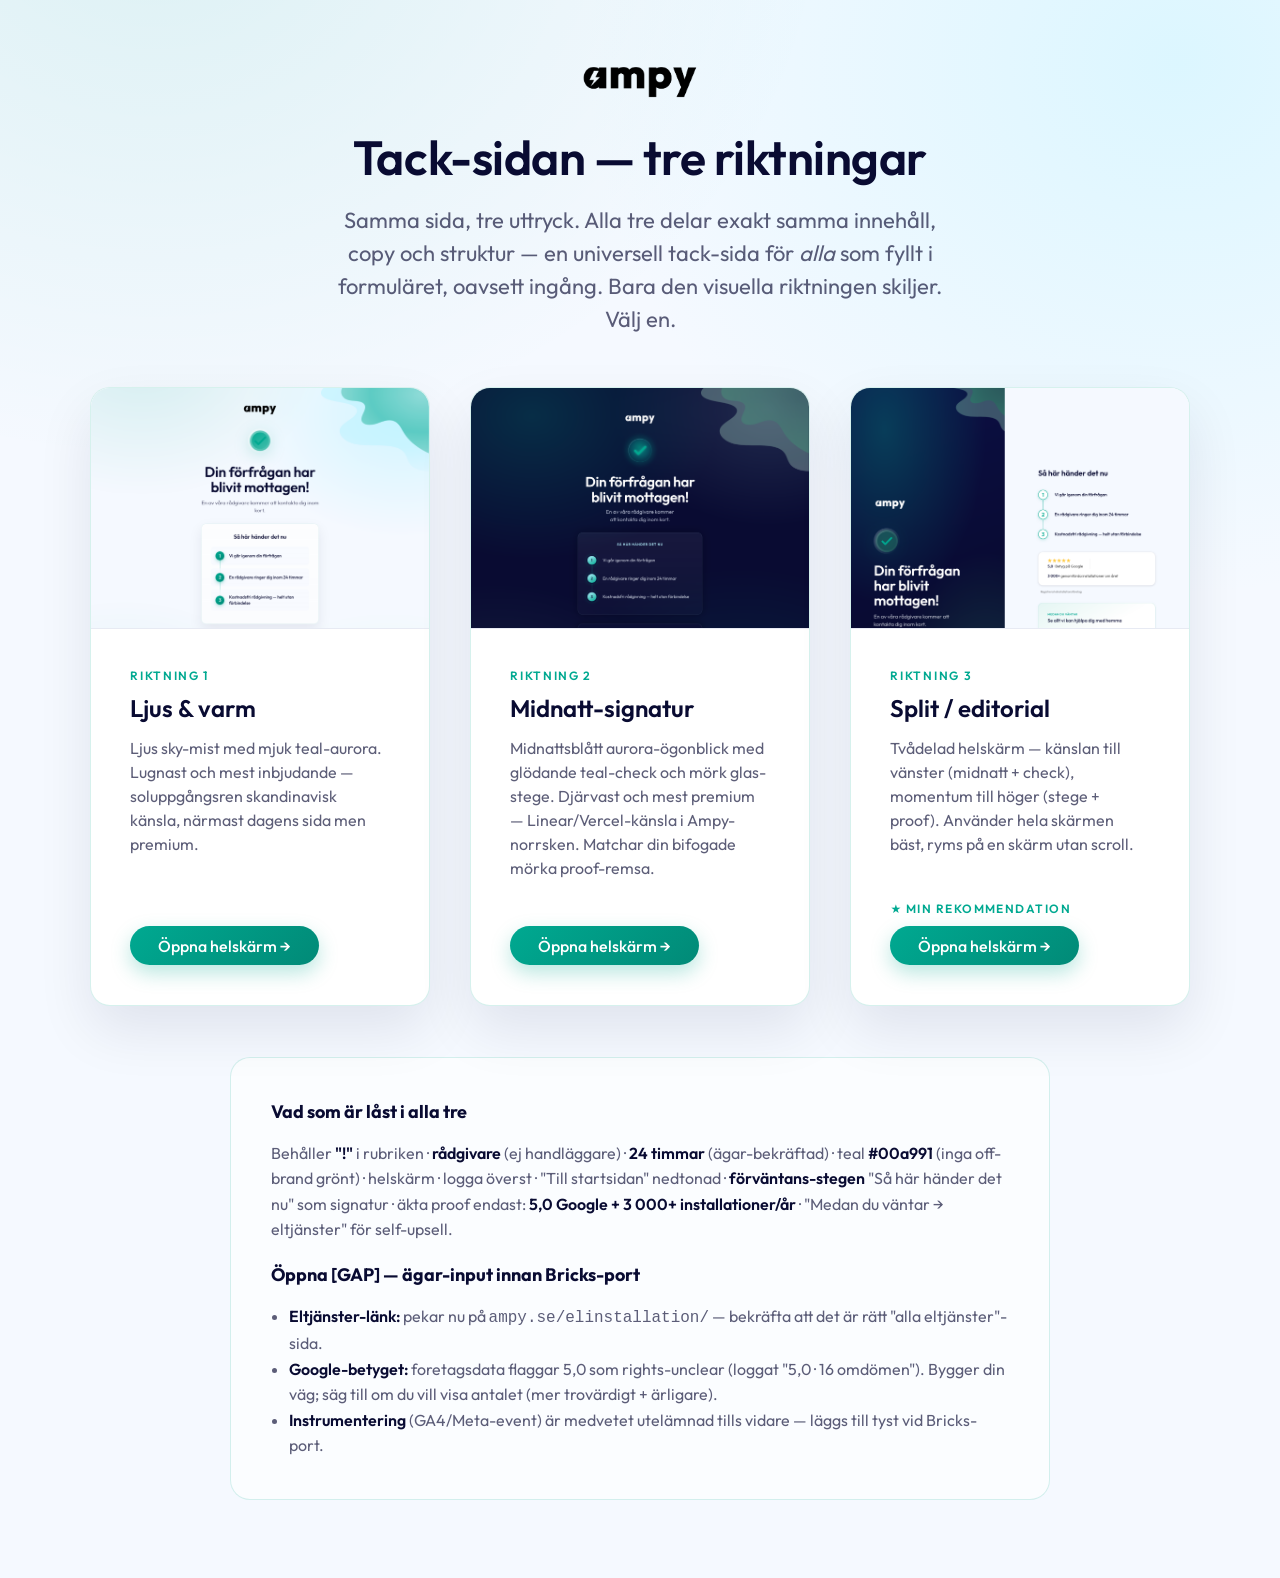
==== index.html @ 1c7881b5 "build: three divergent thank-you directions + chooser + live previews v1 Ljus & varm (light aurora) " ====
<!DOCTYPE html>
<html lang="sv">
<head>
  <meta charset="UTF-8">
  <meta name="viewport" content="width=device-width, initial-scale=1.0">
  <title>Tack-sida — tre riktningar | Ampy</title>
  <meta name="robots" content="noindex">
  <link rel="preconnect" href="https://fonts.googleapis.com">
  <link rel="preconnect" href="https://fonts.gstatic.com" crossorigin>
  <link href="https://fonts.googleapis.com/css2?family=Outfit:wght@400;500;600;700&display=swap" rel="stylesheet">
  <link rel="stylesheet" href="shared/tokens.css">
  <style>
    :root{ --shadow-primary: rgba(9,11,50,.10); --ink:#090b32; --ink-soft:rgba(9,11,50,.66); --teal:#00a991; }
    *,*::before,*::after{ box-sizing:border-box; }
    html{ font-size:62.5%; }
    body{
      margin:0; font-family:"Outfit",system-ui,sans-serif; color:var(--ink);
      background:
        radial-gradient(120% 80% at 12% -6%, rgba(0,169,145,.10) 0%, rgba(0,169,145,0) 44%),
        radial-gradient(110% 80% at 92% 4%, rgba(182,242,255,.40) 0%, rgba(182,242,255,0) 42%),
        var(--apsky-mist);
      min-height:100vh; -webkit-font-smoothing:antialiased;
    }
    .wrap{ max-width:118rem; margin:0 auto; padding:clamp(3.2rem,5vw,7rem) var(--apspace-l) 8rem; }
    header.top{ text-align:center; max-width:64rem; margin:0 auto clamp(3.2rem,4vw,5.6rem); }
    .logo{ height:3.6rem; width:auto; margin-bottom:var(--apspace-m); }
    h1{ margin:0 0 var(--apspace-s); font-size:var(--aptext-3xl); font-weight:600; letter-spacing:-.01em; line-height:1.1; }
    .lead{ margin:0; font-size:var(--aptext-ml); line-height:1.5; color:var(--ink-soft); }
    .grid{ display:grid; grid-template-columns:repeat(3,minmax(0,1fr)); gap:var(--apspace-l); }
    @media (max-width:900px){ .grid{ grid-template-columns:1fr; max-width:52rem; margin:0 auto; } }
    .card{
      background:var(--appure-white); border:1px solid rgba(0,169,145,.16);
      border-radius:var(--apradius-l); box-shadow:0 2.4rem 5.6rem rgba(9,11,50,.09);
      overflow:hidden; display:flex; flex-direction:column;
      transition:transform .2s ease, box-shadow .2s ease;
    }
    .card:hover{ transform:translateY(-4px); box-shadow:0 3.2rem 6.4rem rgba(9,11,50,.14); }
    .card__shot{ display:block; width:100%; border-bottom:1px solid rgba(9,11,50,.06); background:var(--apsky-mist); }
    .card__shot img{ display:block; width:100%; height:24rem; object-fit:cover; object-position:top center; }
    .card__body{ padding:var(--apspace-l); display:flex; flex-direction:column; gap:var(--apspace-2xs); flex:1; }
    .card__eyebrow{ font-size:var(--aptext-xs); font-weight:600; text-transform:uppercase; letter-spacing:.14em; color:var(--teal); }
    .card__name{ margin:0; font-size:var(--aptext-l); font-weight:600; }
    .card__desc{ margin:.4rem 0 var(--apspace-m); font-size:var(--aptext-sm); line-height:1.5; color:var(--ink-soft); flex:1; }
    .card__links{ display:flex; gap:var(--apspace-xs); flex-wrap:wrap; }
    .btn{
      display:inline-flex; align-items:center; gap:.6rem; text-decoration:none; font-weight:500;
      font-size:var(--aptext-sm); padding:var(--apspace-2xs) var(--apspace-m);
      border-radius:var(--apradius-full); transition:transform .15s ease, box-shadow .15s ease, background .15s ease;
    }
    .btn--primary{ color:#fff; background:linear-gradient(135deg,#00a991,#018a77); box-shadow:0 .8rem 2rem rgba(0,169,145,.28); }
    .btn--primary:hover{ transform:translateY(-1px); box-shadow:0 1.2rem 2.6rem rgba(0,169,145,.36); }
    .btn--ghost{ color:var(--ink-soft); border:1px solid rgba(9,11,50,.16); }
    .btn--ghost:hover{ color:var(--teal); border-color:rgba(0,169,145,.4); background:rgba(0,169,145,.06); }
    a:focus-visible{ outline:3px solid var(--teal); outline-offset:3px; }
    .note{
      margin:clamp(3.2rem,4vw,5.6rem) auto 0; max-width:82rem; text-align:left;
      background:rgba(255,255,255,.6); border:1px solid rgba(0,169,145,.16); border-radius:var(--apradius-l);
      padding:var(--apspace-l); font-size:var(--aptext-sm); line-height:1.6; color:var(--ink-soft);
    }
    .note strong{ color:var(--ink); font-weight:600; }
    .note h2{ margin:0 0 var(--apspace-xs); font-size:var(--aptext-m); color:var(--ink); }
    .note ul{ margin:var(--apspace-2xs) 0 0; padding-left:1.8rem; }
    .rec{ display:inline-block; margin-top:.6rem; font-size:var(--aptext-xs); font-weight:600; color:var(--teal); text-transform:uppercase; letter-spacing:.12em; }
  </style>
</head>
<body>
  <div class="wrap">
    <header class="top">
      <img class="logo" src="shared/assets/Ampy-logo.png" alt="Ampy">
      <h1>Tack-sidan — tre riktningar</h1>
      <p class="lead">Samma sida, tre uttryck. Alla tre delar exakt samma innehåll, copy och struktur — en universell tack-sida för <em>alla</em> som fyllt i formuläret, oavsett ingång. Bara den visuella riktningen skiljer. Välj en.</p>
    </header>

    <div class="grid">
      <article class="card">
        <a class="card__shot" href="v1/index.html"><img src="docs/previews/v1-desktop.png" alt="Förhandsvisning av riktning 1 — Ljus & varm"></a>
        <div class="card__body">
          <span class="card__eyebrow">Riktning 1</span>
          <h2 class="card__name">Ljus &amp; varm</h2>
          <p class="card__desc">Ljus sky-mist med mjuk teal-aurora. Lugnast och mest inbjudande — soluppgångsren skandinavisk känsla, närmast dagens sida men premium.</p>
          <div class="card__links">
            <a class="btn btn--primary" href="v1/index.html">Öppna helskärm →</a>
          </div>
        </div>
      </article>

      <article class="card">
        <a class="card__shot" href="v2/index.html"><img src="docs/previews/v2-desktop.png" alt="Förhandsvisning av riktning 2 — Midnatt-signatur"></a>
        <div class="card__body">
          <span class="card__eyebrow">Riktning 2</span>
          <h2 class="card__name">Midnatt-signatur</h2>
          <p class="card__desc">Midnattsblått aurora-ögonblick med glödande teal-check och mörk glas-stege. Djärvast och mest premium — Linear/Vercel-känsla i Ampy-norrsken. Matchar din bifogade mörka proof-remsa.</p>
          <div class="card__links">
            <a class="btn btn--primary" href="v2/index.html">Öppna helskärm →</a>
          </div>
        </div>
      </article>

      <article class="card">
        <a class="card__shot" href="v3/index.html"><img src="docs/previews/v3-desktop.png" alt="Förhandsvisning av riktning 3 — Split / editorial"></a>
        <div class="card__body">
          <span class="card__eyebrow">Riktning 3</span>
          <h2 class="card__name">Split / editorial</h2>
          <p class="card__desc">Tvådelad helskärm — känslan till vänster (midnatt + check), momentum till höger (stege + proof). Använder hela skärmen bäst, ryms på en skärm utan scroll.</p>
          <span class="rec">★ Min rekommendation</span>
          <div class="card__links">
            <a class="btn btn--primary" href="v3/index.html">Öppna helskärm →</a>
          </div>
        </div>
      </article>
    </div>

    <div class="note">
      <h2>Vad som är låst i alla tre</h2>
      Behåller <strong>"!"</strong> i rubriken · <strong>rådgivare</strong> (ej handläggare) · <strong>24 timmar</strong> (ägar-bekräftad) · teal <strong>#00a991</strong> (inga off-brand grönt) · helskärm · logga överst · "Till startsidan" nedtonad · <strong>förväntans-stegen</strong> "Så här händer det nu" som signatur · äkta proof endast: <strong>5,0 Google + 3 000+ installationer/år</strong> · "Medan du väntar → eltjänster" för self-upsell.
      <h2 style="margin-top:1.8rem">Öppna [GAP] — ägar-input innan Bricks-port</h2>
      <ul>
        <li><strong>Eltjänster-länk:</strong> pekar nu på <code>ampy.se/elinstallation/</code> — bekräfta att det är rätt "alla eltjänster"-sida.</li>
        <li><strong>Google-betyget:</strong> foretagsdata flaggar 5,0 som rights-unclear (loggat "5,0 · 16 omdömen"). Bygger din väg; säg till om du vill visa antalet (mer trovärdigt + ärligare).</li>
        <li><strong>Instrumentering</strong> (GA4/Meta-event) är medvetet utelämnad tills vidare — läggs till tyst vid Bricks-port.</li>
      </ul>
    </div>
  </div>
</body>
</html>
---- shared/tokens.css ----
/* Ampy design tokens — verbatim from ampy.se global-variables.min.css (real ap* scale). */
:root{--space-xs:clamp(0.90rem, calc(0.90rem + 0.0022 * (100vw - 380px)), 1.10rem);--space-s:clamp(1.30rem, calc(1.30rem + 0.0033 * (100vw - 380px)), 1.60rem);--space-m:clamp(2.00rem, calc(2.00rem + 0.0044 * (100vw - 380px)), 2.40rem);--space-l:clamp(3.00rem, calc(3.00rem + 0.0067 * (100vw - 380px)), 3.60rem);--space-xl:clamp(4.50rem, calc(4.50rem + 0.0100 * (100vw - 380px)), 5.40rem);--space-xxl:clamp(6.80rem, calc(6.80rem + 0.0144 * (100vw - 380px)), 8.10rem);--space-section:clamp(10.00rem, calc(10.00rem + 0.0222 * (100vw - 380px)), 12.00rem);--logo-width:clamp(12.00rem, calc(12.00rem + 0.0889 * (100vw - 380px)), 20.00rem);--h1:clamp(5.00rem, calc(5.00rem + 0.0133 * (100vw - 380px)), 6.20rem);--h2:clamp(3.70rem, calc(3.70rem + 0.0111 * (100vw - 380px)), 4.70rem);--h3:clamp(2.80rem, calc(2.80rem + 0.0078 * (100vw - 380px)), 3.50rem);--h4:clamp(2.10rem, calc(2.10rem + 0.0056 * (100vw - 380px)), 2.60rem);--h5:clamp(1.60rem, calc(1.60rem + 0.0044 * (100vw - 380px)), 2.00rem);--h6:clamp(1.20rem, calc(1.20rem + 0.0033 * (100vw - 380px)), 1.50rem);--grid-gap:var(--space-xl) var(--space-l);--grid-gap-s:var(--space-l) var(--space-m);--card-gap:var(--space-m);--content-gap:calc(var(--space-m) * 1.5);--container-gap:var(--space-xxl);--padding-section:var(--space-section) var(--space-m);--offset:80px;--text-line-height:calc(10px + 2ex);--heading-line-height:calc(7px + 2ex);--text-font-weight:400;--heading-font-weight:600;--text-color:var(--base);--heading-color:var(--base-ultra-dark);--radius:16px;--radius-inside:calc(var(--radius) * 0.5);--radius-outside:calc(var(--radius) * 1.4);--radius-btn:.3em;--radius-pill:9999px;--radius-circle:50%;--radius-s:12px;--radius-m:16px;--radius-l:24px;--radius-xl:36px;--border-color:var(--base-light);--container-width:1280px;--container-min-width:380px;--max-width:980px;--max-width-m:840px;--max-width-s:640px;--min-height:340px;--min-height-section:540px;--grid-1:repeat(1, minmax(0, 1fr));--grid-2:repeat(2, minmax(0, 1fr));--grid-3:repeat(3, minmax(0, 1fr));--grid-4:repeat(4, minmax(0, 1fr));--grid-5:repeat(5, minmax(0, 1fr));--grid-6:repeat(6, minmax(0, 1fr));--grid-7:repeat(7, minmax(0, 1fr));--grid-8:repeat(8, minmax(0, 1fr));--grid-9:repeat(9, minmax(0, 1fr));--grid-10:repeat(10, minmax(0, 1fr));--grid-11:repeat(11, minmax(0, 1fr));--grid-12:repeat(12, minmax(0, 1fr));--grid-1-2:minmax(0, 1fr) minmax(0, 2fr);--grid-1-3:minmax(0, 1fr) minmax(0, 3fr);--grid-1-4:minmax(0, 1fr) minmax(0, 4fr);--grid-2-1:minmax(0, 2fr) minmax(0, 1fr);--grid-2-3:minmax(0, 2fr) minmax(0, 3fr);--grid-2-4:minmax(0, 2fr) minmax(0, 4fr);--grid-3-1:minmax(0, 3fr) minmax(0, 1fr);--grid-3-2:minmax(0, 3fr) minmax(0, 2fr);--grid-3-4:minmax(0, 3fr) minmax(0, 4fr);--grid-4-1:minmax(0, 4fr) minmax(0, 1fr);--grid-4-2:minmax(0, 4fr) minmax(0, 2fr);--grid-4-3:minmax(0, 4fr) minmax(0, 3fr);--min-viewport:360;--max-viewport:1600;--base-font:10;--clamp-unit:1vw;--apmidnight-blue:#090b32;--apteal-core:#00a991;--apemerald-flow:#39c281;--apseafoam-mint:#5cc5b6;--apneon-mint:#55ff9a;--apsublime-green:#a0fbc9;--apmint-surge:#9de1ec;--apcrystal-blue:#b6f2ff;--apaqua-frost:#ddf9fd;--appure-white:#ffffff;--apsky-mist:#f5f9ff;--apmilk-white:#f5f5f5;--apmilk-white-5:rgba(245,245,245,0.05);--apmilk-white-10:rgba(245,245,245,0.1);--apmilk-white-20:rgba(245,245,245,0.2);--apmilk-white-30:rgba(245,245,245,0.3);--apmilk-white-40:rgba(245,245,245,0.4);--apmilk-white-50:rgba(245,245,245,0.5);--apmilk-white-60:rgba(245,245,245,0.6);--apmilk-white-70:rgba(245,245,245,0.7);--apmilk-white-80:rgba(245,245,245,0.8);--apmilk-white-90:rgba(245,245,245,0.9);--apgray-white:rgb(217,217,217);--apcharcoal-gray:rgb(51,51,51);--apdarkest-black:rgb(30,30,30);--apdarkest-black-5:rgba(30,30,30,0.05);--apdarkest-black-10:rgba(30,30,30,0.1);--apdarkest-black-20:rgba(30,30,30,0.2);--apdarkest-black-30:rgba(30,30,30,0.3);--apdarkest-black-40:rgba(30,30,30,0.4);--apdarkest-black-50:rgba(30,30,30,0.5);--apdarkest-black-60:rgba(30,30,30,0.6);--apdarkest-black-70:rgba(30,30,30,0.7);--apdarkest-black-80:rgba(30,30,30,0.8);--apdarkest-black-90:rgba(30,30,30,0.9);--apdeepest-blue:rgb(14,15,21);--appure-black:rgb(0,0,0);--appure-black-5:rgba(0,0,0,0.05);--appure-black-10:rgba(0,0,0,0.1);--appure-black-20:rgba(0,0,0,0.2);--appure-black-30:rgba(0,0,0,0.3);--appure-black-40:rgba(0,0,0,0.4);--appure-black-50:rgba(0,0,0,0.5);--appure-black-60:rgba(0,0,0,0.6);--appure-black-70:rgba(0,0,0,0.7);--appure-black-80:rgba(0,0,0,0.8);--appure-black-90:rgba(0,0,0,0.9);--apmin-screen-width:320px;--apmax-screen-width:1280px;--apmidnight-blue:rgb(9,11,50);--apteal-core:rgb(0,169,145);--apemerald-flow:rgb(57,194,129);--apseafoam-mint:rgb(92,197,182);--apneon-mint:rgb(85,255,154);--apsublime-green:rgb(160,251,201);--apmint-surge:rgb(157,225,236);--apcrystal-blue:rgb(182,242,255);--apaqua-frost:rgb(221,249,253);--appure-white:rgb(255,255,255);--apsky-mist:rgb(245,249,255);--apmilk-white:rgb(245,245,245);--apmilk-white-5:rgba(245,245,245,0.05);--apmilk-white-10:rgba(245,245,245,0.1);--apmilk-white-20:rgba(245,245,245,0.2);--apmilk-white-30:rgba(245,245,245,0.3);--apmilk-white-40:rgba(245,245,245,0.4);--apmilk-white-50:rgba(245,245,245,0.5);--apmilk-white-60:rgba(245,245,245,0.6);--apmilk-white-70:rgba(245,245,245,0.7);--apmilk-white-80:rgba(245,245,245,0.8);--apmilk-white-90:rgba(245,245,245,0.9);--apgray-white:rgb(217,217,217);--apcharcoal-gray:rgb(51,51,51);--apdarkest-black:rgb(30,30,30);--apdarkest-black-5:rgba(30,30,30,0.05);--apdarkest-black-10:rgba(30,30,30,0.1);--apdarkest-black-20:rgba(30,30,30,0.2);--apdarkest-black-30:rgba(30,30,30,0.3);--apdarkest-black-40:rgba(30,30,30,0.4);--apdarkest-black-50:rgba(30,30,30,0.5);--apdarkest-black-60:rgba(30,30,30,0.6);--apdarkest-black-70:rgba(30,30,30,0.7);--apdarkest-black-80:rgba(30,30,30,0.8);--apdarkest-black-90:rgba(30,30,30,0.9);--apdeepest-blue:rgb(14,15,21);--appure-black:rgb(0,0,0);--appure-black-5:rgba(0,0,0,0.05);--appure-black-10:rgba(0,0,0,0.1);--appure-black-20:rgba(0,0,0,0.2);--appure-black-30:rgba(0,0,0,0.3);--appure-black-40:rgba(0,0,0,0.4);--appure-black-50:rgba(0,0,0,0.5);--appure-black-60:rgba(0,0,0,0.6);--appure-black-70:rgba(0,0,0,0.7);--appure-black-80:rgba(0,0,0,0.8);--appure-black-90:rgba(0,0,0,0.9);--apspace-4xs:clamp(0.52rem,calc(-0.03vw + 0.53rem),0.49rem);--apspace-3xs:clamp(0.66rem,calc(0.05vw + 0.64rem),0.7rem);--apspace-2xs:clamp(0.82rem,calc(0.18vw + 0.76rem),0.99rem);--apspace-xs:clamp(1.02rem,calc(0.39vw + 0.9rem),1.4rem);--apspace-s:clamp(1.28rem,calc(0.73vw + 1.05rem),1.98rem);--apspace-m:clamp(1.6rem,calc(1.25vw + 1.2rem),2.8rem);--apspace-l:clamp(2rem,calc(2.04vw + 1.35rem),3.96rem);--apspace-xl:clamp(2.5rem,calc(3.23vw + 1.47rem),5.6rem);--apspace-2xl:clamp(3.13rem,calc(4.99vw + 1.53rem),7.92rem);--apspace-3xl:clamp(3.91rem,calc(7.59vw + 1.48rem),11.19rem);--apspace-4xl:clamp(4.88rem,calc(11.4vw + 1.23rem),15.83rem);--aptext-xs:clamp(1rem,calc(0.21vw + 0.93rem),1.2rem);--aptext-s:clamp(1.2rem,calc(0.21vw + 1.13rem),1.4rem);--aptext-sm:clamp(1.4rem,calc(0.21vw + 1.33rem),1.6rem);--aptext-m:clamp(1.6rem,calc(0.21vw + 1.53rem),1.8rem);--aptext-mm:clamp(1.8rem,calc(0.21vw + 1.73rem),2rem);--aptext-ml:clamp(2rem,calc(0.21vw + 1.93rem),2.2rem);--aptext-l:clamp(2.2rem,calc(0.21vw + 2.13rem),2.4rem);--aptext-lm:clamp(2.2rem,calc(0.63vw + 2rem),2.8rem);--aptext-xl:clamp(2.4rem,calc(0.83vw + 2.13rem),3.2rem);--aptext-2xl:clamp(2.6rem,calc(1.04vw + 2.27rem),3.6rem);--aptext-2-5xl:clamp(2.8rem,calc(1.25vw + 2.4rem),4rem);--aptext-3xl:clamp(3rem,calc(1.88vw + 2.4rem),4.8rem);--aptext-3-5xl:clamp(3.2rem,calc(2.08vw + 2.53rem),5.2rem);--aptext-4xl:clamp(3.4rem,calc(2.71vw + 2.53rem),6rem);--aptext-5xl:clamp(4rem,calc(3.75vw + 2.8rem),7.6rem);--aphero-title-size:var(--aptext-4xl);--appost-title-size:var(--aptext-2xl);--apnav-link-size:var(--aptext-s);--apheader-space:var(--apspace-s);--apbtn-space:var(--apspace-xs) var(--apspace-s);--apcard-space:var(--apspace-s);--apfooter-space:var(--apspace-s) var(--apspace-m);--apcolumns-1:repeat(1,minmax(0,1fr));--apcolumns-2:repeat(2,minmax(0,1fr));--apcolumns-3:repeat(3,minmax(0,1fr));--apcolumns-4:repeat(4,minmax(0,1fr));--apcolumns-5:repeat(5,minmax(0,1fr));--apcolumns-6:repeat(6,minmax(0,1fr));--apcolumns-7:repeat(7,minmax(0,1fr));--apcolumns-8:repeat(8,minmax(0,1fr));--apradius-xs:clamp(0.4rem,calc(0vw + 0.4rem),0.4rem);--apradius-s:clamp(0.6rem,calc(0.21vw + 0.53rem),0.8rem);--apradius-m:clamp(1rem,calc(0.21vw + 0.93rem),1.2rem);--apradius-l:clamp(1.6rem,calc(0.42vw + 1.47rem),2rem);--apradius-xl:clamp(2.4rem,calc(0.83vw + 2.13rem),3.2rem);--apradius-full:999rem;--apshadow-xs:0 1px 2px var(--shadow-primary);--apshadow-s:0 1.5px 3px var(--shadow-primary);--apshadow-m:0 2px 6px var(--shadow-primary);--apshadow-l:0 3px 12px var(--shadow-primary);--apshadow-xl:0 6px 48px var(--shadow-primary)}
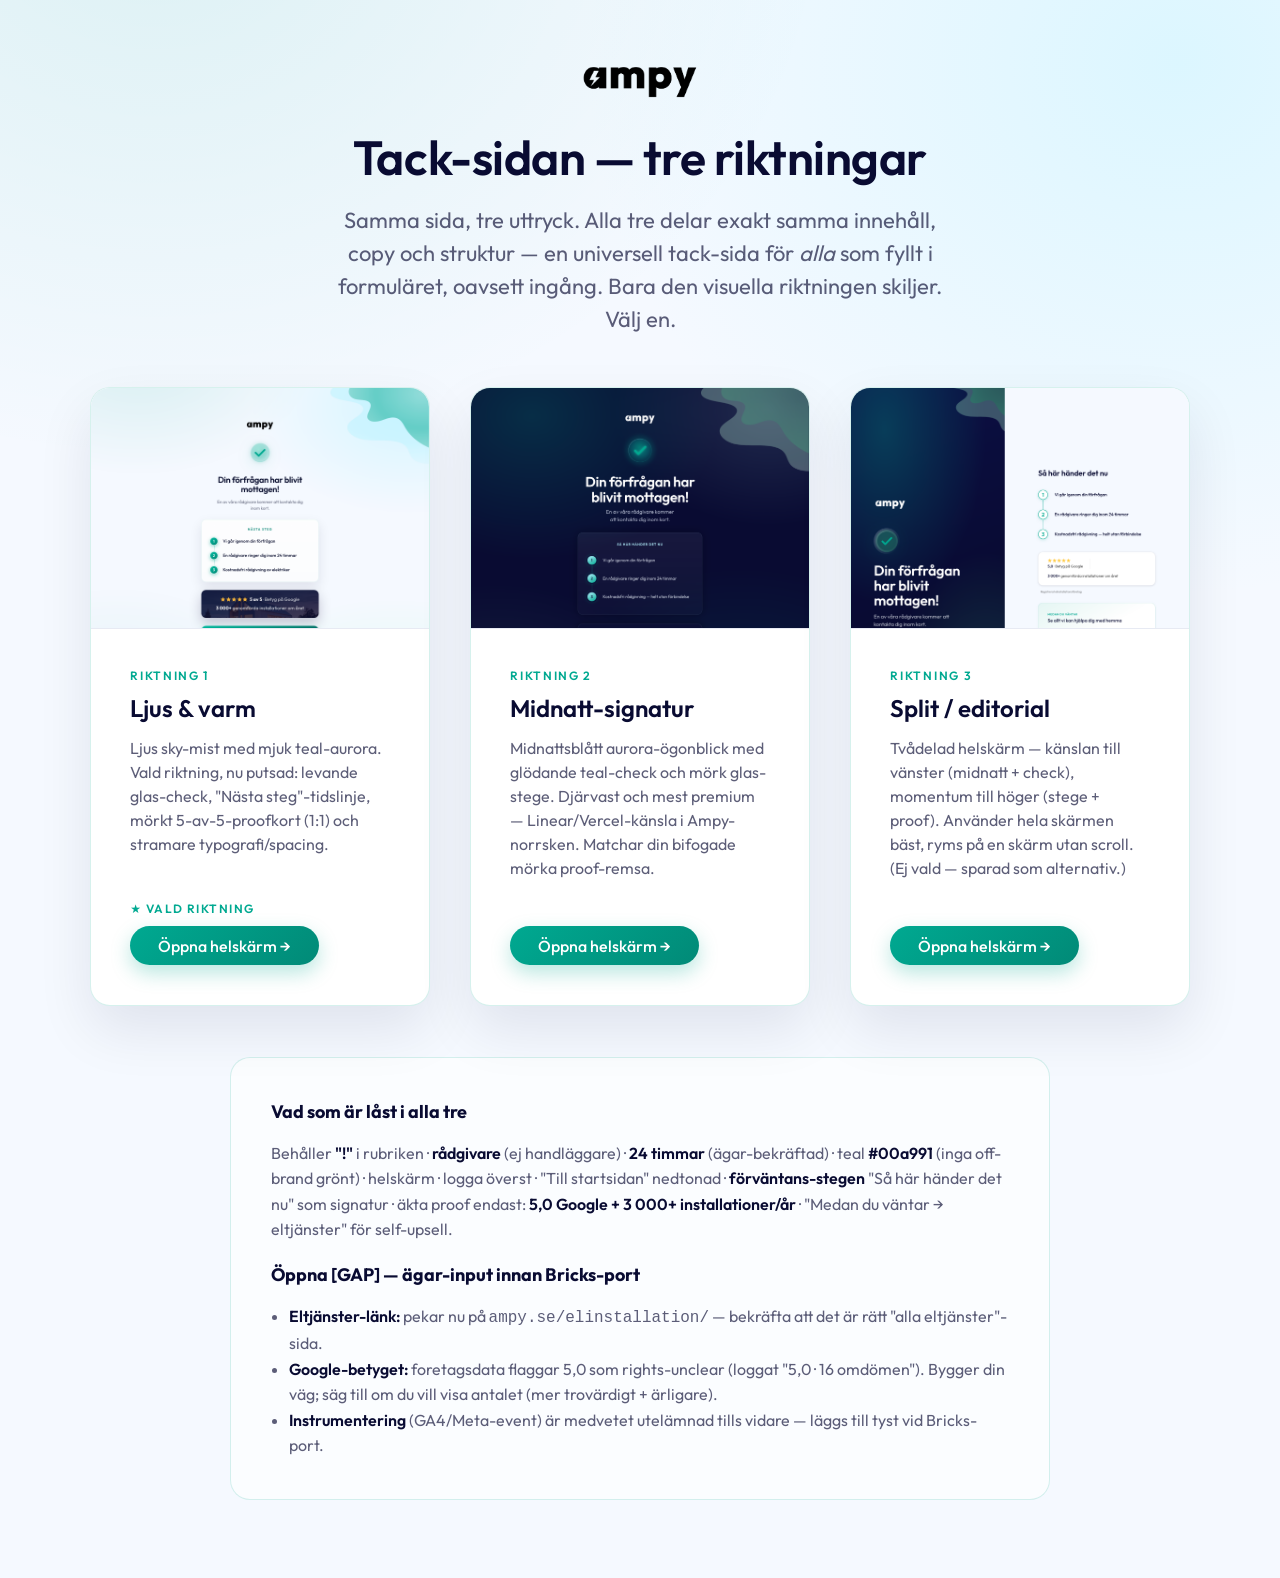
==== commit 37ebbe31: "v1 polish: owner feedback + premium spacing/UX pass Chosen direction = v1 (Ljus & varm). Applied own" ====
--- a/index.html
+++ b/index.html
@@ -77,7 +77,8 @@
         <div class="card__body">
           <span class="card__eyebrow">Riktning 1</span>
           <h2 class="card__name">Ljus &amp; varm</h2>
-          <p class="card__desc">Ljus sky-mist med mjuk teal-aurora. Lugnast och mest inbjudande — soluppgångsren skandinavisk känsla, närmast dagens sida men premium.</p>
+          <p class="card__desc">Ljus sky-mist med mjuk teal-aurora. Vald riktning, nu putsad: levande glas-check, "Nästa steg"-tidslinje, mörkt 5-av-5-proofkort (1:1) och stramare typografi/spacing.</p>
+          <span class="rec">★ Vald riktning</span>
           <div class="card__links">
             <a class="btn btn--primary" href="v1/index.html">Öppna helskärm →</a>
           </div>
@@ -101,8 +102,7 @@
         <div class="card__body">
           <span class="card__eyebrow">Riktning 3</span>
           <h2 class="card__name">Split / editorial</h2>
-          <p class="card__desc">Tvådelad helskärm — känslan till vänster (midnatt + check), momentum till höger (stege + proof). Använder hela skärmen bäst, ryms på en skärm utan scroll.</p>
-          <span class="rec">★ Min rekommendation</span>
+          <p class="card__desc">Tvådelad helskärm — känslan till vänster (midnatt + check), momentum till höger (stege + proof). Använder hela skärmen bäst, ryms på en skärm utan scroll. (Ej vald — sparad som alternativ.)</p>
           <div class="card__links">
             <a class="btn btn--primary" href="v3/index.html">Öppna helskärm →</a>
           </div>
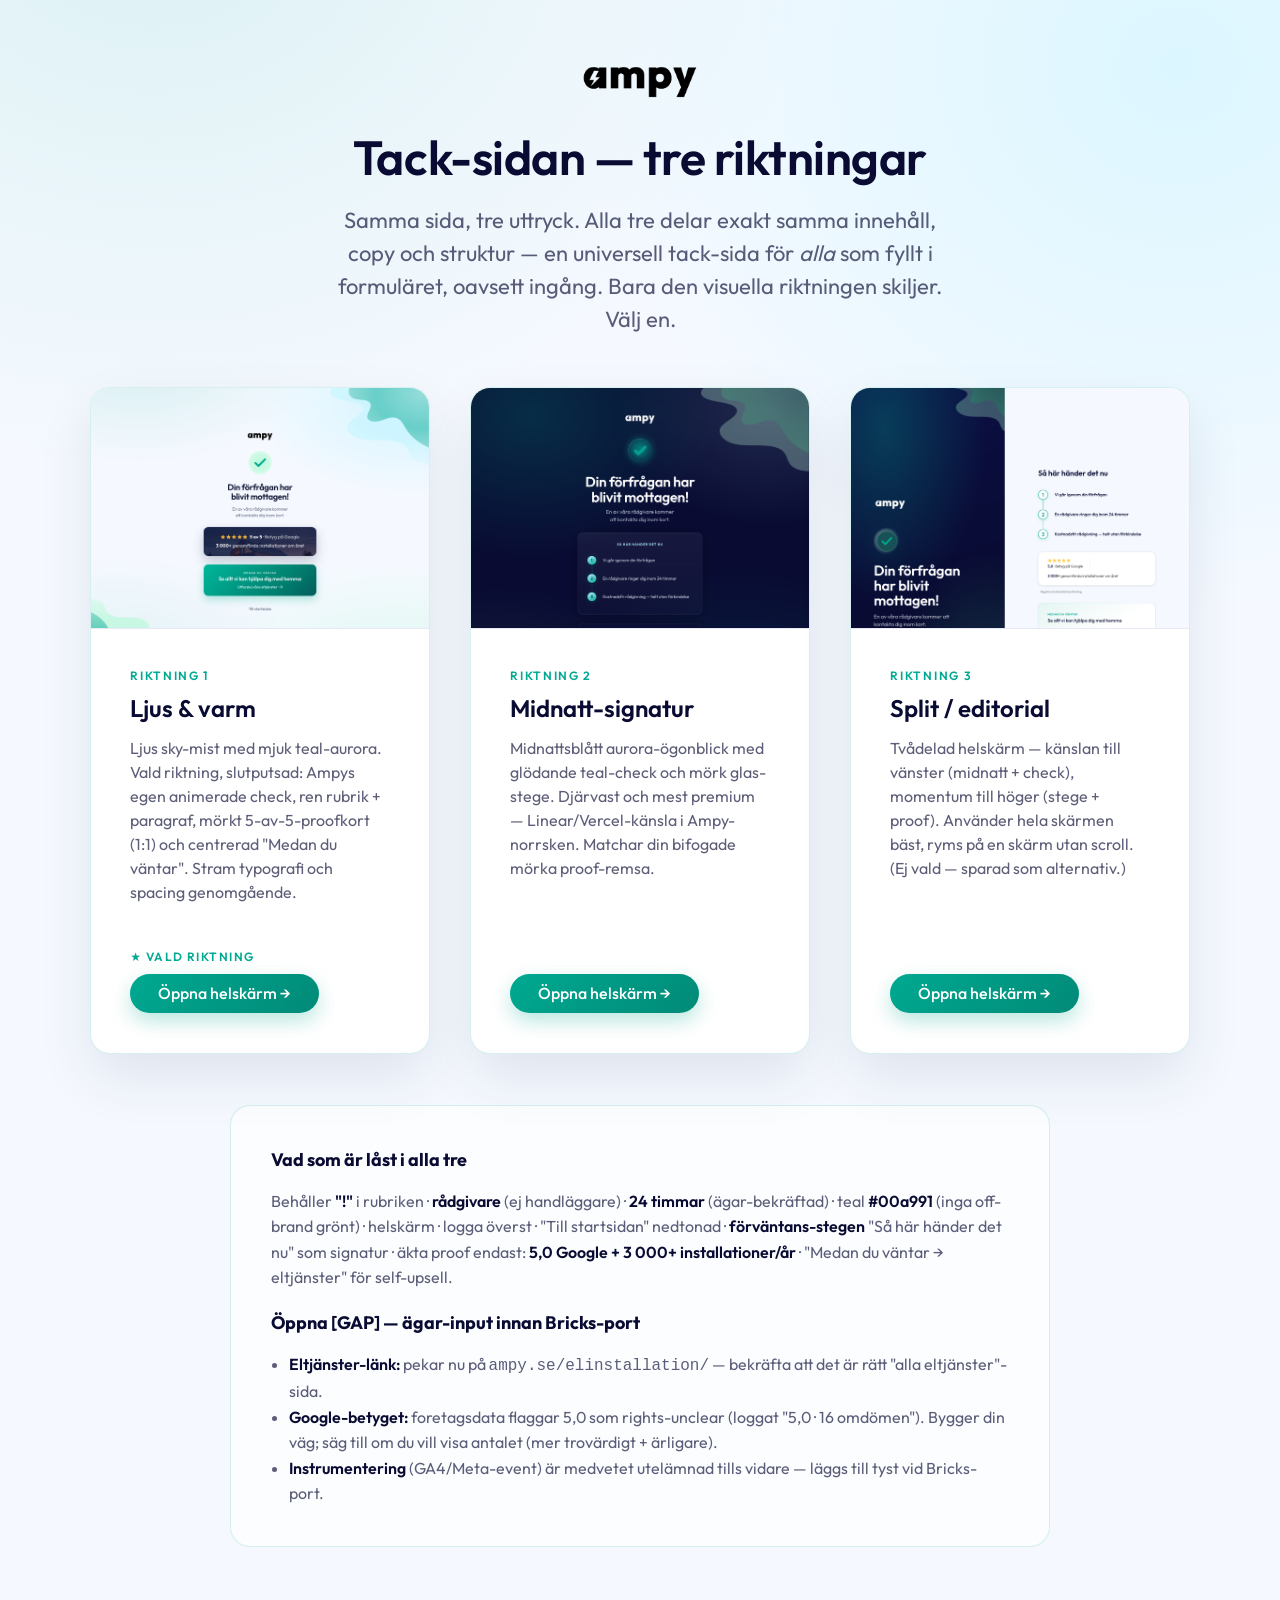
==== commit 03b5ace6: "v1: remove 'Nästa steg' ladder, restore Ampy's own check, full UX polish Per owner: dropped the expe" ====
--- a/index.html
+++ b/index.html
@@ -77,7 +77,7 @@
         <div class="card__body">
           <span class="card__eyebrow">Riktning 1</span>
           <h2 class="card__name">Ljus &amp; varm</h2>
-          <p class="card__desc">Ljus sky-mist med mjuk teal-aurora. Vald riktning, nu putsad: levande glas-check, "Nästa steg"-tidslinje, mörkt 5-av-5-proofkort (1:1) och stramare typografi/spacing.</p>
+          <p class="card__desc">Ljus sky-mist med mjuk teal-aurora. Vald riktning, slutputsad: Ampys egen animerade check, ren rubrik + paragraf, mörkt 5-av-5-proofkort (1:1) och centrerad "Medan du väntar". Stram typografi och spacing genomgående.</p>
           <span class="rec">★ Vald riktning</span>
           <div class="card__links">
             <a class="btn btn--primary" href="v1/index.html">Öppna helskärm →</a>
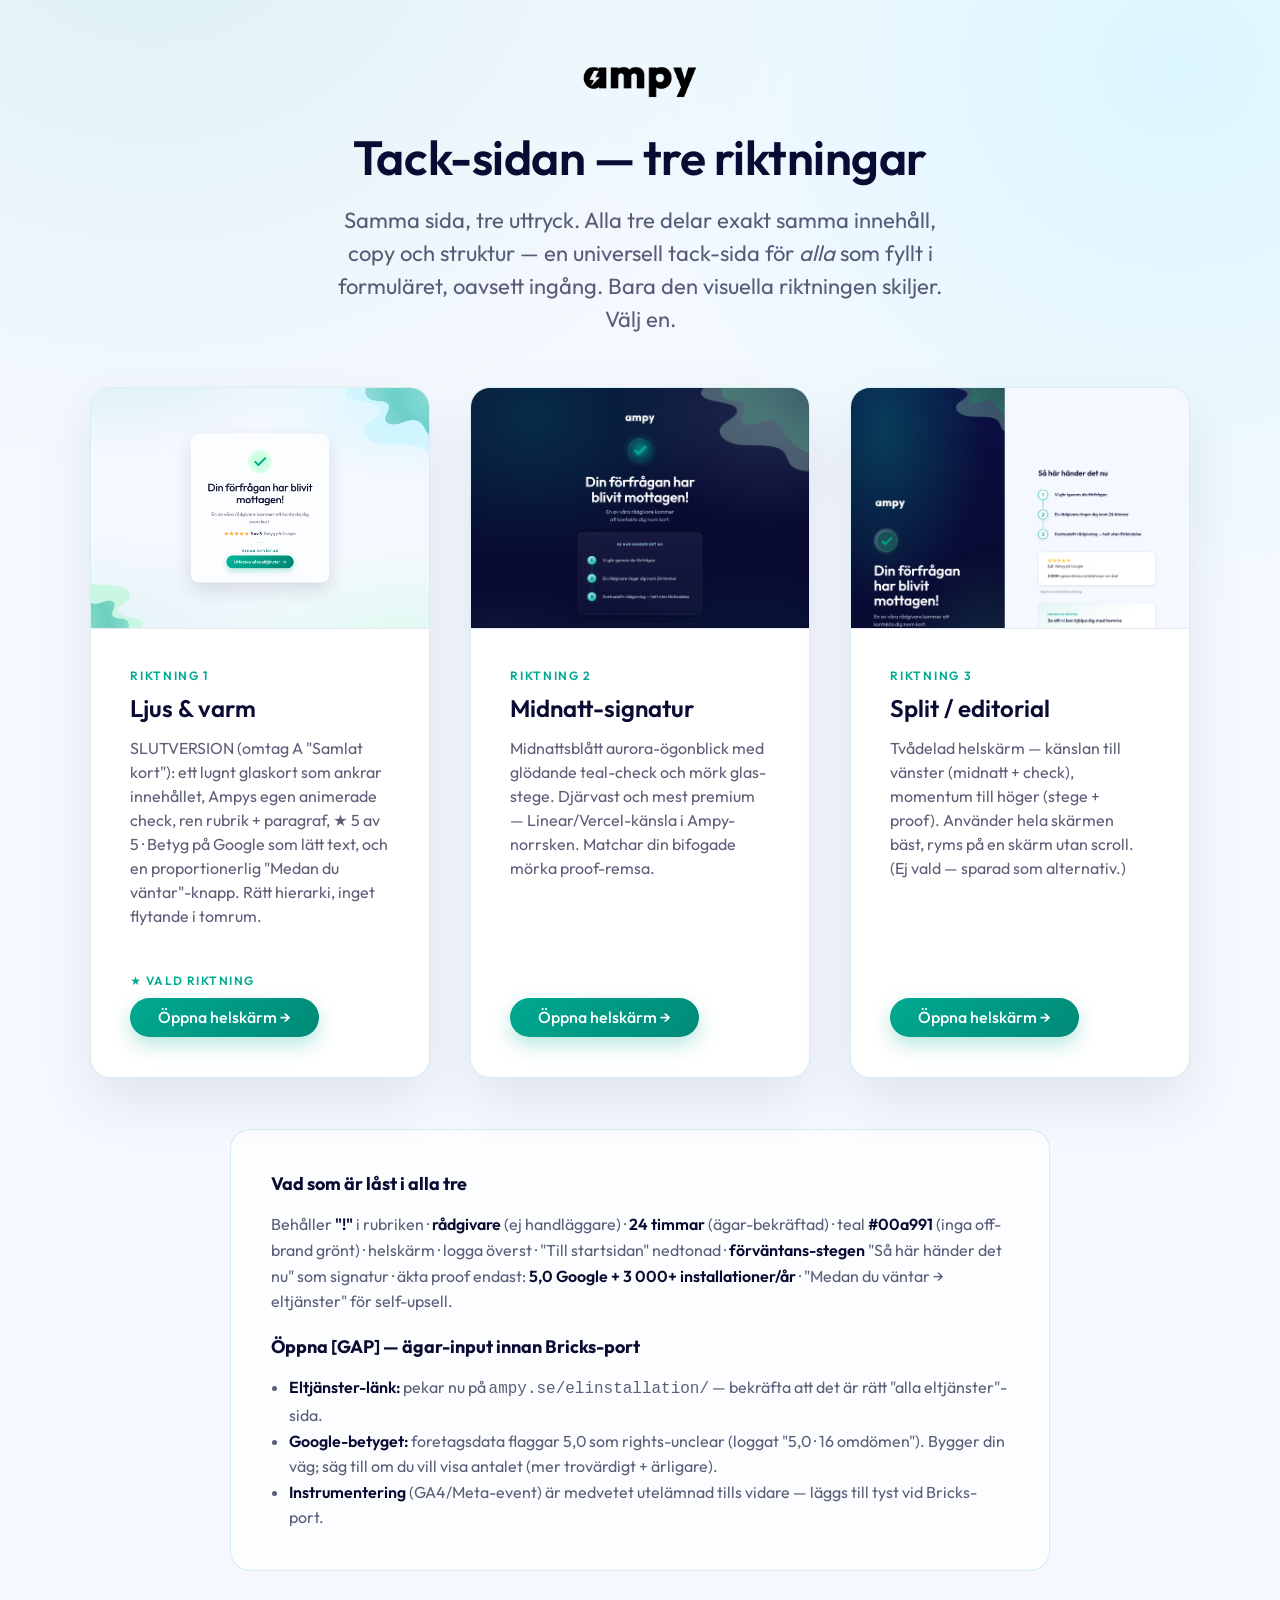
==== commit 5d64c7f5: "v1 FINAL = direction A (Samlat kort), '3 000+' line removed Owner chose A and asked to drop '3 000+ " ====
--- a/index.html
+++ b/index.html
@@ -77,7 +77,7 @@
         <div class="card__body">
           <span class="card__eyebrow">Riktning 1</span>
           <h2 class="card__name">Ljus &amp; varm</h2>
-          <p class="card__desc">Ljus sky-mist med mjuk teal-aurora. Vald riktning, slutputsad: Ampys egen animerade check, ren rubrik + paragraf, mörkt 5-av-5-proofkort (1:1) och centrerad "Medan du väntar". Stram typografi och spacing genomgående.</p>
+          <p class="card__desc">SLUTVERSION (omtag A "Samlat kort"): ett lugnt glaskort som ankrar innehållet, Ampys egen animerade check, ren rubrik + paragraf, ★ 5 av 5 · Betyg på Google som lätt text, och en proportionerlig "Medan du väntar"-knapp. Rätt hierarki, inget flytande i tomrum.</p>
           <span class="rec">★ Vald riktning</span>
           <div class="card__links">
             <a class="btn btn--primary" href="v1/index.html">Öppna helskärm →</a>
